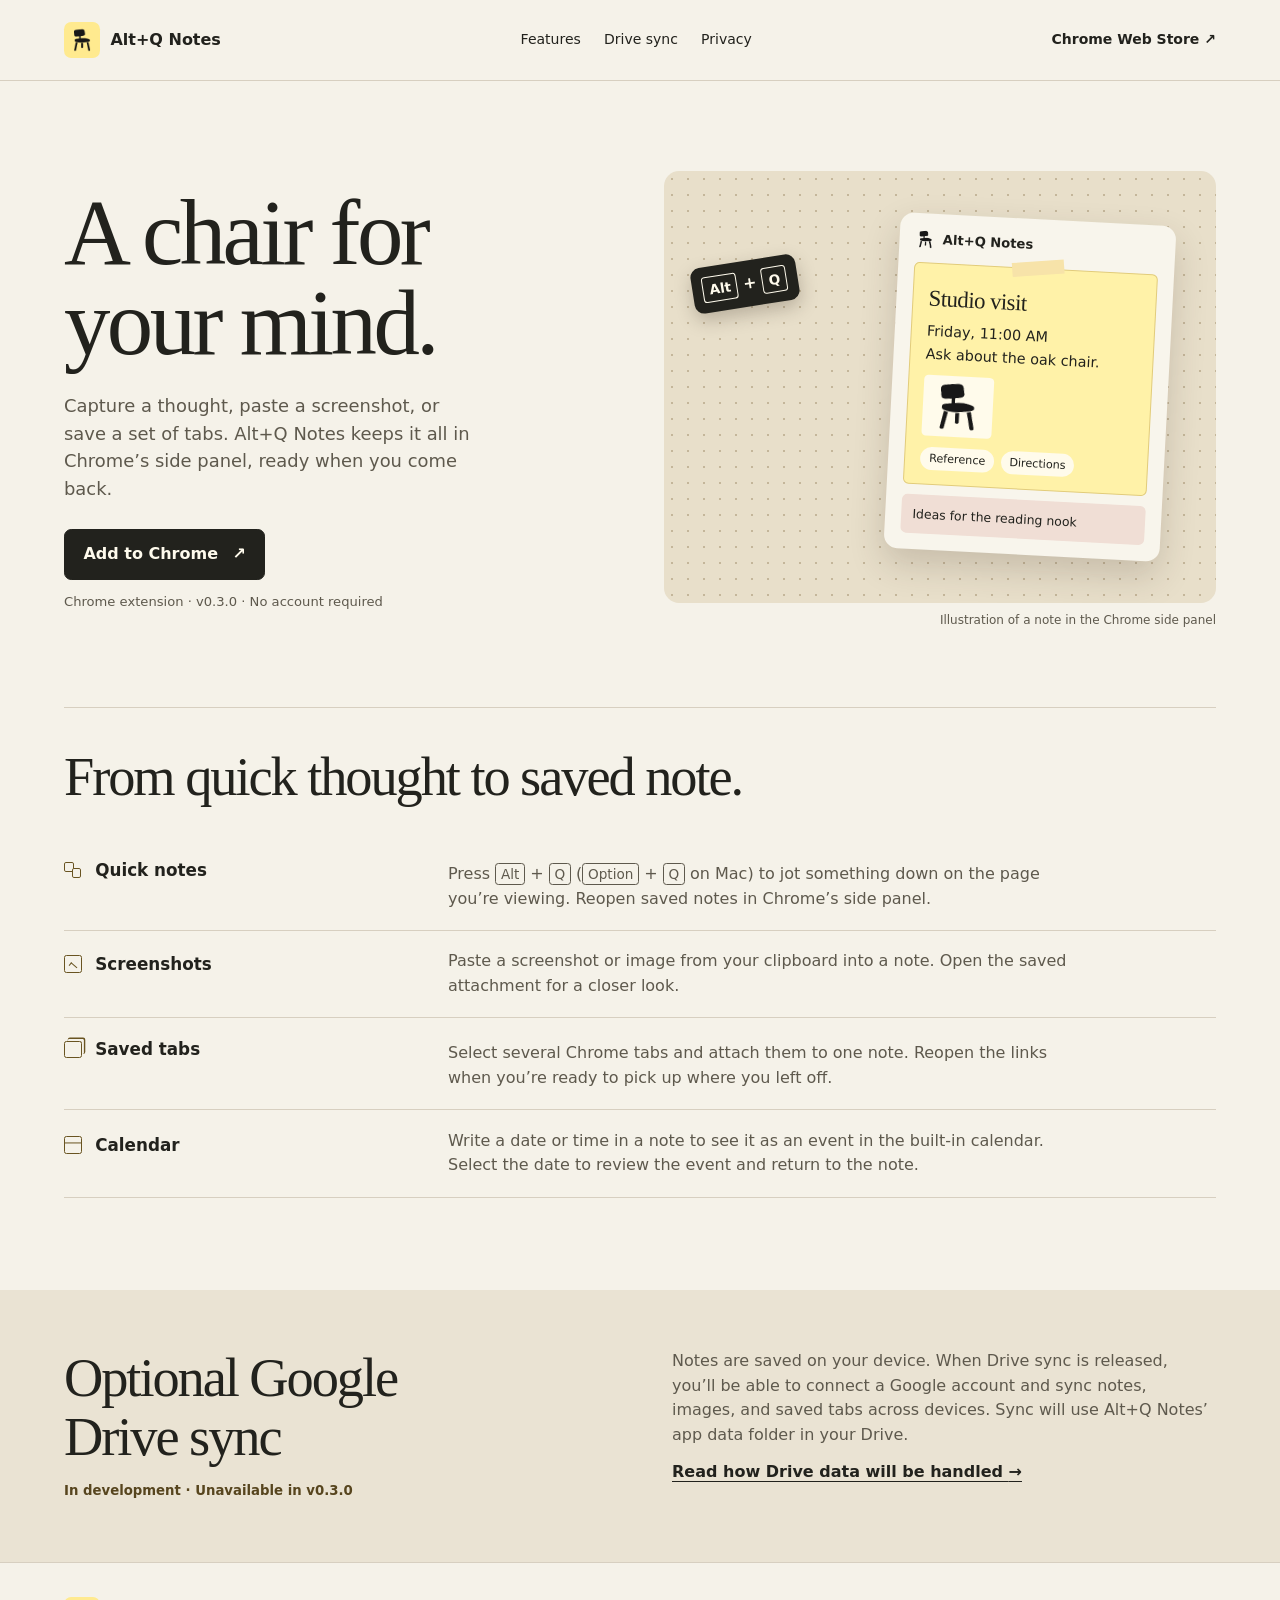
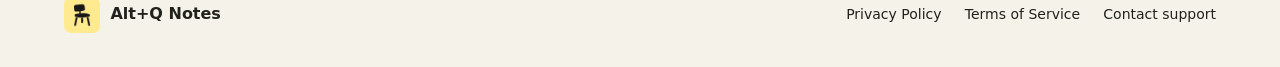
==== index.html @ 88c418ce "Publish Alt+Q Notes information pages" ====
<!doctype html>
<html lang="en">
<head>
  <meta charset="utf-8">
  <meta name="viewport" content="width=device-width, initial-scale=1">
  <meta name="description" content="Capture quick notes, screenshots, and tabs in Chrome. Find dated notes in the calendar with Alt+Q Notes.">
  <meta name="theme-color" content="#f5f2e9">
  <meta property="og:type" content="website">
  <meta property="og:title" content="Alt+Q Notes — A chair for your mind">
  <meta property="og:description" content="Capture notes, screenshots, and tabs without leaving Chrome.">
  <link rel="icon" href="assets/chair.png" type="image/png">
  <link rel="stylesheet" href="assets/site.css">
  <title>Alt+Q Notes — A chair for your mind</title>
</head>
<body>
  <a class="skip" href="#main">Skip to content</a>
  <header class="masthead">
    <div class="wrap nav">
      <a class="brand" href="./"><span class="mark"><img src="assets/chair.png" width="26" height="26" alt=""></span>Alt+Q Notes</a>
      <nav aria-label="Main navigation">
        <a href="#features">Features</a>
        <a href="#drive">Drive sync</a>
        <a href="privacy-policy/">Privacy</a>
      </nav>
      <a class="nav-store" href="https://chromewebstore.google.com/detail/knicfhnamndglalkepemlojljnpdepjo">Chrome Web Store <span aria-hidden="true">↗</span></a>
    </div>
  </header>

  <main id="main">
    <section class="hero wrap" aria-labelledby="hero-title">
      <div class="hero-copy">
        <h1 id="hero-title">A chair for<br class="hero-break"> your mind.</h1>
        <p>Capture a thought, paste a screenshot, or save a set of tabs. Alt+Q Notes keeps it all in Chrome’s side panel, ready when you come back.</p>
        <a class="button" href="https://chromewebstore.google.com/detail/knicfhnamndglalkepemlojljnpdepjo">Add to Chrome <span aria-hidden="true">↗</span></a>
        <p class="version">Chrome extension · v0.3.0 · No account required</p>
      </div>
      <figure class="hero-figure">
        <div class="workbench" aria-hidden="true">
          <div class="shortcut"><kbd>Alt</kbd><span>+</span><kbd>Q</kbd></div>
          <div class="side-panel">
            <div class="panel-title"><img src="assets/chair.png" width="20" height="20" alt=""> Alt+Q Notes</div>
            <div class="sample-note">
              <span class="tape"></span>
              <strong>Studio visit</strong>
              <p>Friday, 11:00 AM<br>Ask about the oak chair.</p>
              <div class="attachment"><img src="assets/chair.png" width="55" height="55" alt=""></div>
              <div class="saved-tabs"><span>Reference</span><span>Directions</span></div>
            </div>
            <div class="note-behind">Ideas for the reading nook</div>
          </div>
        </div>
        <figcaption>Illustration of a note in the Chrome side panel</figcaption>
      </figure>
    </section>

    <section class="features wrap" id="features" aria-labelledby="features-title">
      <h2 id="features-title">From quick thought to saved note.</h2>
      <dl class="feature-list">
        <div><dt><span class="feature-symbol keys" aria-hidden="true"></span>Quick notes</dt><dd>Press <kbd>Alt</kbd> + <kbd>Q</kbd> (<kbd>Option</kbd> + <kbd>Q</kbd> on Mac) to jot something down on the page you’re viewing. Reopen saved notes in Chrome’s side panel.</dd></div>
        <div><dt><span class="feature-symbol frame" aria-hidden="true"></span>Screenshots</dt><dd>Paste a screenshot or image from your clipboard into a note. Open the saved attachment for a closer look.</dd></div>
        <div><dt><span class="feature-symbol stack" aria-hidden="true"></span>Saved tabs</dt><dd>Select several Chrome tabs and attach them to one note. Reopen the links when you’re ready to pick up where you left off.</dd></div>
        <div><dt><span class="feature-symbol date" aria-hidden="true"></span>Calendar</dt><dd>Write a date or time in a note to see it as an event in the built-in calendar. Select the date to review the event and return to the note.</dd></div>
      </dl>
    </section>

    <section class="drive" id="drive" aria-labelledby="drive-title">
      <div class="wrap drive-inner">
        <div>
          <h2 id="drive-title">Optional Google Drive sync</h2>
          <p class="release-status">In development · Unavailable in v0.3.0</p>
        </div>
        <div>
          <p>Notes are saved on your device. When Drive sync is released, you’ll be able to connect a Google account and sync notes, images, and saved tabs across devices. Sync will use Alt+Q Notes’ app data folder in your Drive.</p>
          <a class="text-link" href="privacy-policy/#google-drive">Read how Drive data will be handled <span aria-hidden="true">→</span></a>
        </div>
      </div>
    </section>
  </main>

  <footer class="site-footer">
    <div class="wrap footer-inner">
      <a class="brand" href="./"><span class="mark"><img src="assets/chair.png" width="26" height="26" alt=""></span>Alt+Q Notes</a>
      <nav aria-label="Footer navigation">
        <a href="privacy-policy/">Privacy Policy</a>
        <a href="terms/">Terms of Service</a>
        <a href="mailto:ariadnelabs.contact@gmail.com">Contact support</a>
      </nav>
    </div>
  </footer>
</body>
</html>
---- assets/site.css ----
:root {
  color-scheme: light;
  --paper: #f5f2e9;
  --ink: #22221d;
  --muted: #5e594d;
  --line: #d7cfc0;
  --yellow: #ffea8f;
  --display: Georgia, "Times New Roman", serif;
  --body: "DM Sans", system-ui, sans-serif;
  font-family: var(--body);
  color: var(--ink);
  background: var(--paper);
}

*, *::before, *::after { box-sizing: border-box; }
body { margin: 0; line-height: 1.55; }
img { display: block; max-width: 100%; }
a { color: inherit; text-underline-offset: .25em; }
a:hover { text-decoration-thickness: 2px; }
button, select { font: inherit; }
:focus-visible { outline: 3px solid #79580c; outline-offset: 4px; }
::selection { color: var(--ink); background: var(--yellow); }
.wrap { width: min(72rem, calc(100% - 5rem)); margin-inline: auto; }
.skip { position: fixed; inset: .75rem auto auto .75rem; z-index: 3; background: white; padding: .6rem 1rem; }
.skip:not(:focus) { clip-path: inset(50%); }

.masthead { border-bottom: 1px solid var(--line); }
.nav, .footer-inner { display: flex; align-items: center; justify-content: space-between; gap: 1.4rem; min-height: 5rem; }
.brand { display: inline-flex; gap: .65rem; align-items: center; font-weight: 730; white-space: nowrap; text-decoration: none; }
.mark { display: grid; place-items: center; width: 2.25rem; height: 2.25rem; background: var(--yellow); border-radius: .45rem; }
.nav nav, .site-footer nav { display: flex; gap: 1.45rem; align-items: center; flex-wrap: wrap; font-size: .875rem; }
.nav nav a, .site-footer nav a { text-decoration: none; }
.nav nav a:hover, .site-footer nav a:hover, .nav-store:hover { text-decoration: underline; }
.nav-store { font-size: .875rem; text-decoration: none; font-weight: 650; }

.hero { display: grid; grid-template-columns: 1fr 1.03fr; gap: clamp(2rem, 5vw, 5rem); align-items: center; padding-block: clamp(3.5rem, 7vw, 6.75rem) clamp(3.5rem, 6vw, 5.5rem); }
h1, h2, p, figure, dl, dd { margin: 0; }
h1, h2 { font-family: var(--display); font-weight: 400; letter-spacing: -.038em; text-wrap: balance; }
.hero h1 { font-size: clamp(3.7rem, 7.25vw, 6rem); line-height: .97; }
.hero-copy > p:first-of-type { max-width: 37ch; margin: 1.5rem 0 1.65rem; font-size: clamp(1rem, 1.4vw, 1.15rem); color: var(--muted); }
.button { display: inline-flex; align-items: center; justify-content: center; gap: .9rem; min-height: 3.15rem; padding: .7rem 1.15rem; background: var(--ink); border: 1px solid var(--ink); border-radius: .45rem; color: #fffbed; font-weight: 660; text-decoration: none; cursor: pointer; }
.button:hover { background: #424034; }
.button:disabled { opacity: .6; cursor: default; }
.version { margin-top: .8rem; color: var(--muted); font-size: .82rem; }
.hero-figure { min-width: 0; }
.hero-figure figcaption { margin-top: .55rem; text-align: right; font-size: .75rem; color: var(--muted); }
.workbench { position: relative; display: grid; place-items: center end; isolation: isolate; min-height: 27rem; padding: 1.8rem clamp(1rem, 4vw, 3rem); overflow: hidden; border-radius: .95rem; background-color: #e8dfca; background-image: radial-gradient(#c4b69a 1px, transparent 1px); background-size: 16px 16px; }
.side-panel { width: min(17.25rem, 84%); padding: 1rem; border-radius: .85rem; background: #f8f5ec; box-shadow: 0 15px 35px #3a2c2130; transform: rotate(3deg); }
.panel-title { display: flex; gap: .45rem; align-items: center; padding-bottom: .8rem; font-size: .82rem; font-weight: 700; }
.sample-note { position: relative; background: #fff2a8; padding: 1.05rem .95rem .85rem; border: 1px solid #e2cc7b; border-radius: .35rem; font-size: .9rem; }
.sample-note strong { font-family: var(--display); font-size: 1.43rem; font-weight: 400; letter-spacing: -.025em; }
.sample-note p { margin: .25rem 0 .65rem; }
.tape { position: absolute; top: -.5rem; left: 40%; width: 3.25rem; height: .9rem; transform: rotate(-7deg); background: #f7e3a9; }
.attachment { display: grid; place-items: center; background: #fffbeb; width: 4.35rem; height: 3.8rem; border-radius: .28rem; }
.saved-tabs { display: flex; flex-wrap: wrap; gap: .4rem; margin-top: .65rem; font-size: .7rem; }
.saved-tabs span { padding: .2rem .55rem; background: #fffbeb; border-radius: 1rem; }
.note-behind { margin-top: .65rem; padding: .6rem .7rem; background: #f0ded5; border-radius: .35rem; font-size: .78rem; }
.shortcut { position: absolute; top: 21%; left: 5%; z-index: 1; display: flex; align-items: center; gap: .36rem; padding: .65rem; border-radius: .6rem; background: var(--ink); box-shadow: 0 7px 18px #3a2c2144; color: #fffbed; transform: rotate(-9deg); font-weight: 660; }
kbd { display: inline-block; padding: .08em .35em; border: 1px solid currentColor; border-radius: .25em; font-family: inherit; font-size: .85em; line-height: 1.35; white-space: nowrap; }
.shortcut kbd { padding: .18em .42em; }

.features { padding-block: 2.5rem 5.75rem; border-top: 1px solid var(--line); }
h2 { font-size: clamp(2.15rem, 4.3vw, 3.4rem); line-height: 1.08; }
.feature-list { margin-top: 2rem; }
.feature-list > div { display: grid; grid-template-columns: minmax(11rem, .75fr) minmax(0, 1.6fr); gap: 1.5rem; align-items: baseline; padding-block: 1.15rem; border-bottom: 1px solid var(--line); }
.feature-list dt { display: flex; align-items: center; gap: .85rem; font-weight: 700; font-size: 1.05rem; }
.feature-symbol { display: inline-grid; place-items: center; position: relative; flex: 0 0 1.1rem; width: 1.1rem; height: 1.1rem; font-size: 1.05rem; line-height: 1; color: #695421; }
.keys::before, .keys::after { content: ""; position: absolute; width: .62rem; height: .62rem; border: 1.5px solid; border-radius: .12rem; background: var(--paper); }
.keys::before { top: .03rem; left: .01rem; }
.keys::after { bottom: .03rem; right: .01rem; }
.frame, .stack, .date { border: 1.5px solid currentColor; border-radius: .15rem; }
.frame::after { content: ""; width: .48rem; height: .26rem; border-top: 1.5px solid; border-left: 1.5px solid; transform: translateY(.14rem) rotate(40deg); }
.stack { box-shadow: .18rem -.18rem 0 -1px var(--paper), .22rem -.23rem 0 -.25px currentColor; }
.date::after { content: ""; width: 100%; border-top: 1.5px solid; transform: translateY(-.16rem); }
.feature-list dd { max-width: 61ch; color: var(--muted); }
.drive { padding-block: 3.7rem; background: #eae3d3; }
.drive-inner { display: grid; grid-template-columns: 1fr 1fr; align-items: start; gap: 2rem 4rem; }
.drive h2 { max-width: 15ch; }
.release-status { display: inline-block; margin-top: .9rem; font-size: .83rem; font-weight: 650; color: #57451e; }
.drive-inner > div:nth-child(2) { max-width: 53ch; color: var(--muted); }
.text-link { display: inline-block; margin-top: .75rem; font-weight: 650; color: var(--ink); }
.site-footer { border-top: 1px solid var(--line); }
.footer-inner { min-height: 6.5rem; padding-block: 1.2rem; }

.document { width: min(49rem, calc(100% - 4rem)); margin-inline: auto; padding-block: clamp(2.5rem, 6vw, 5rem); }
.document h1 { font-size: clamp(2.8rem, 7vw, 5rem); line-height: 1; }
.document h2 { margin: 2.65rem 0 .65rem; font-size: clamp(1.7rem, 4vw, 2.25rem); text-wrap: pretty; }
.document h3 { margin: 1.55rem 0 .4rem; font-size: 1.05rem; }
.document p, .document ul { margin-top: .85rem; }
.document li + li { margin-top: .35rem; }
.document a { overflow-wrap: anywhere; }
.document .details { margin-top: 1.2rem; color: var(--muted); font-size: .9rem; }
.document .release-note { padding: .95rem 1.1rem; margin-top: 1.6rem; background: #efe6cb; border-radius: .45rem; }
.table-scroll { margin-top: 1.2rem; overflow-x: auto; }
table { width: 100%; min-width: 37rem; border-collapse: collapse; font-size: .9rem; }
th, td { padding: .6rem; vertical-align: top; text-align: left; border-bottom: 1px solid var(--line); }
th { background: #ebe4d3; }
td { width: 33.33%; }

@media (max-width: 840px) {
  .wrap { width: calc(100% - 3rem); }
  .hero { gap: 2rem; }
  .workbench { min-height: 23rem; }
  .shortcut { top: 12%; padding: .44rem; }
}

@media (max-width: 640px) {
  .wrap, .document { width: calc(100% - 2.5rem); }
  .nav { flex-wrap: wrap; row-gap: .75rem; padding-block: .75rem; }
  .nav nav { order: 3; width: 100%; }
  .nav-store { font-size: .75rem; }
  .hero, .drive-inner { grid-template-columns: 1fr; }
  .hero { padding-block: 3.5rem 2.65rem; }
  .hero h1 { font-size: clamp(3.45rem, 11vw, 5.2rem); }
  .workbench { min-height: 22rem; padding: 3.8rem 1.65rem 1.4rem; }
  .hero-figure figcaption { text-align: left; }
  .shortcut { top: .9rem; left: 1.2rem; }
  .features { padding-block: 2rem 3.25rem; }
  .feature-list { margin-top: 1rem; }
  .feature-list > div { grid-template-columns: 1fr; gap: .4rem; }
  .drive { padding-block: 2.65rem; }
  .drive-inner { gap: .9rem; }
  .footer-inner { align-items: flex-start; justify-content: center; flex-direction: column; gap: .9rem; }
  .site-footer nav { gap: .7rem 1.1rem; }
}
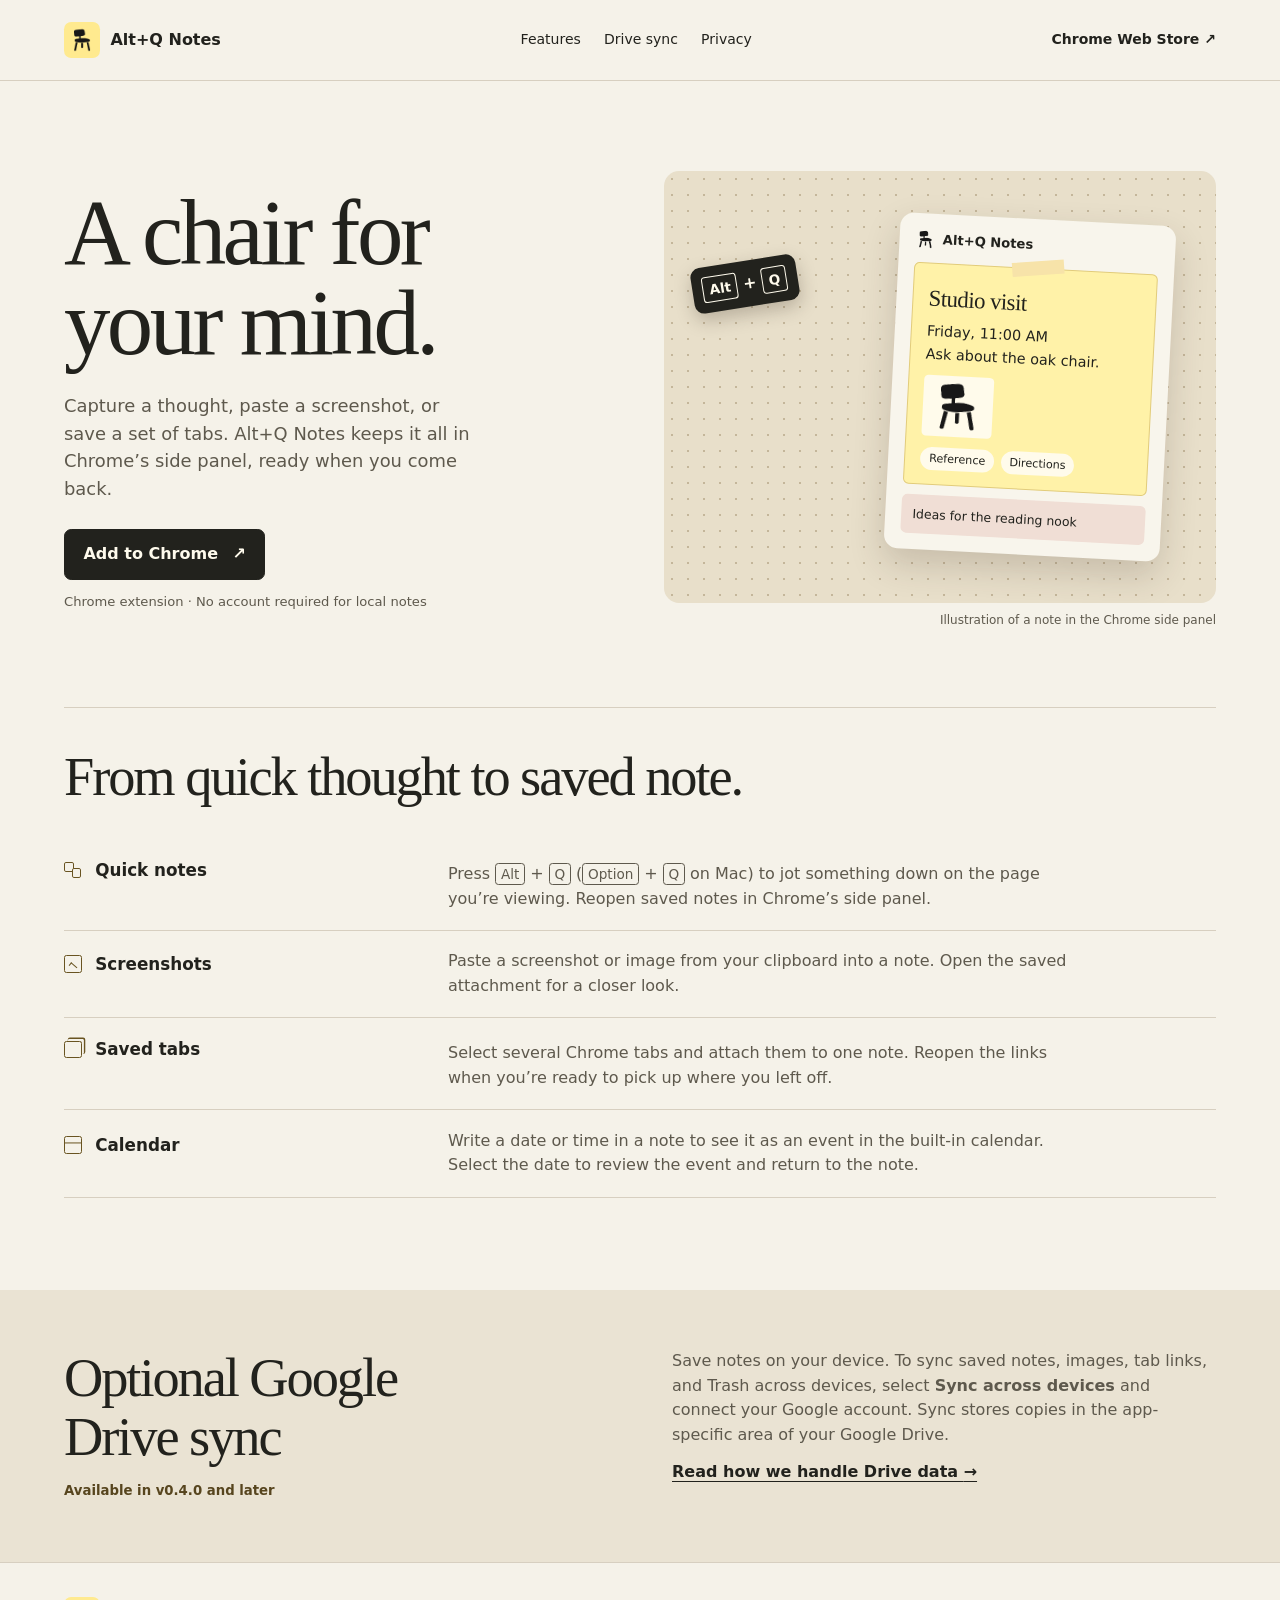
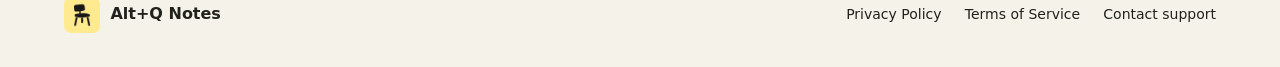
==== commit 9df1a487: "Document Drive sync and Trash in Alt+Q Notes 0.4.1" ====
--- a/index.html
+++ b/index.html
@@ -32,7 +32,7 @@
         <h1 id="hero-title">A chair for<br class="hero-break"> your mind.</h1>
         <p>Capture a thought, paste a screenshot, or save a set of tabs. Alt+Q Notes keeps it all in Chrome’s side panel, ready when you come back.</p>
         <a class="button" href="https://chromewebstore.google.com/detail/knicfhnamndglalkepemlojljnpdepjo">Add to Chrome <span aria-hidden="true">↗</span></a>
-        <p class="version">Chrome extension · v0.3.0 · No account required</p>
+        <p class="version">Chrome extension · No account required for local notes</p>
       </div>
       <figure class="hero-figure">
         <div class="workbench" aria-hidden="true">
@@ -67,11 +67,11 @@
       <div class="wrap drive-inner">
         <div>
           <h2 id="drive-title">Optional Google Drive sync</h2>
-          <p class="release-status">In development · Unavailable in v0.3.0</p>
+          <p class="release-status">Available in v0.4.0 and later</p>
         </div>
         <div>
-          <p>Notes are saved on your device. When Drive sync is released, you’ll be able to connect a Google account and sync notes, images, and saved tabs across devices. Sync will use Alt+Q Notes’ app data folder in your Drive.</p>
-          <a class="text-link" href="privacy-policy/#google-drive">Read how Drive data will be handled <span aria-hidden="true">→</span></a>
+          <p>Save notes on your device. To sync saved notes, images, tab links, and Trash across devices, select <strong>Sync across devices</strong> and connect your Google account. Sync stores copies in the app-specific area of your Google Drive.</p>
+          <a class="text-link" href="privacy-policy/#google-drive">Read how we handle Drive data <span aria-hidden="true">→</span></a>
         </div>
       </div>
     </section>
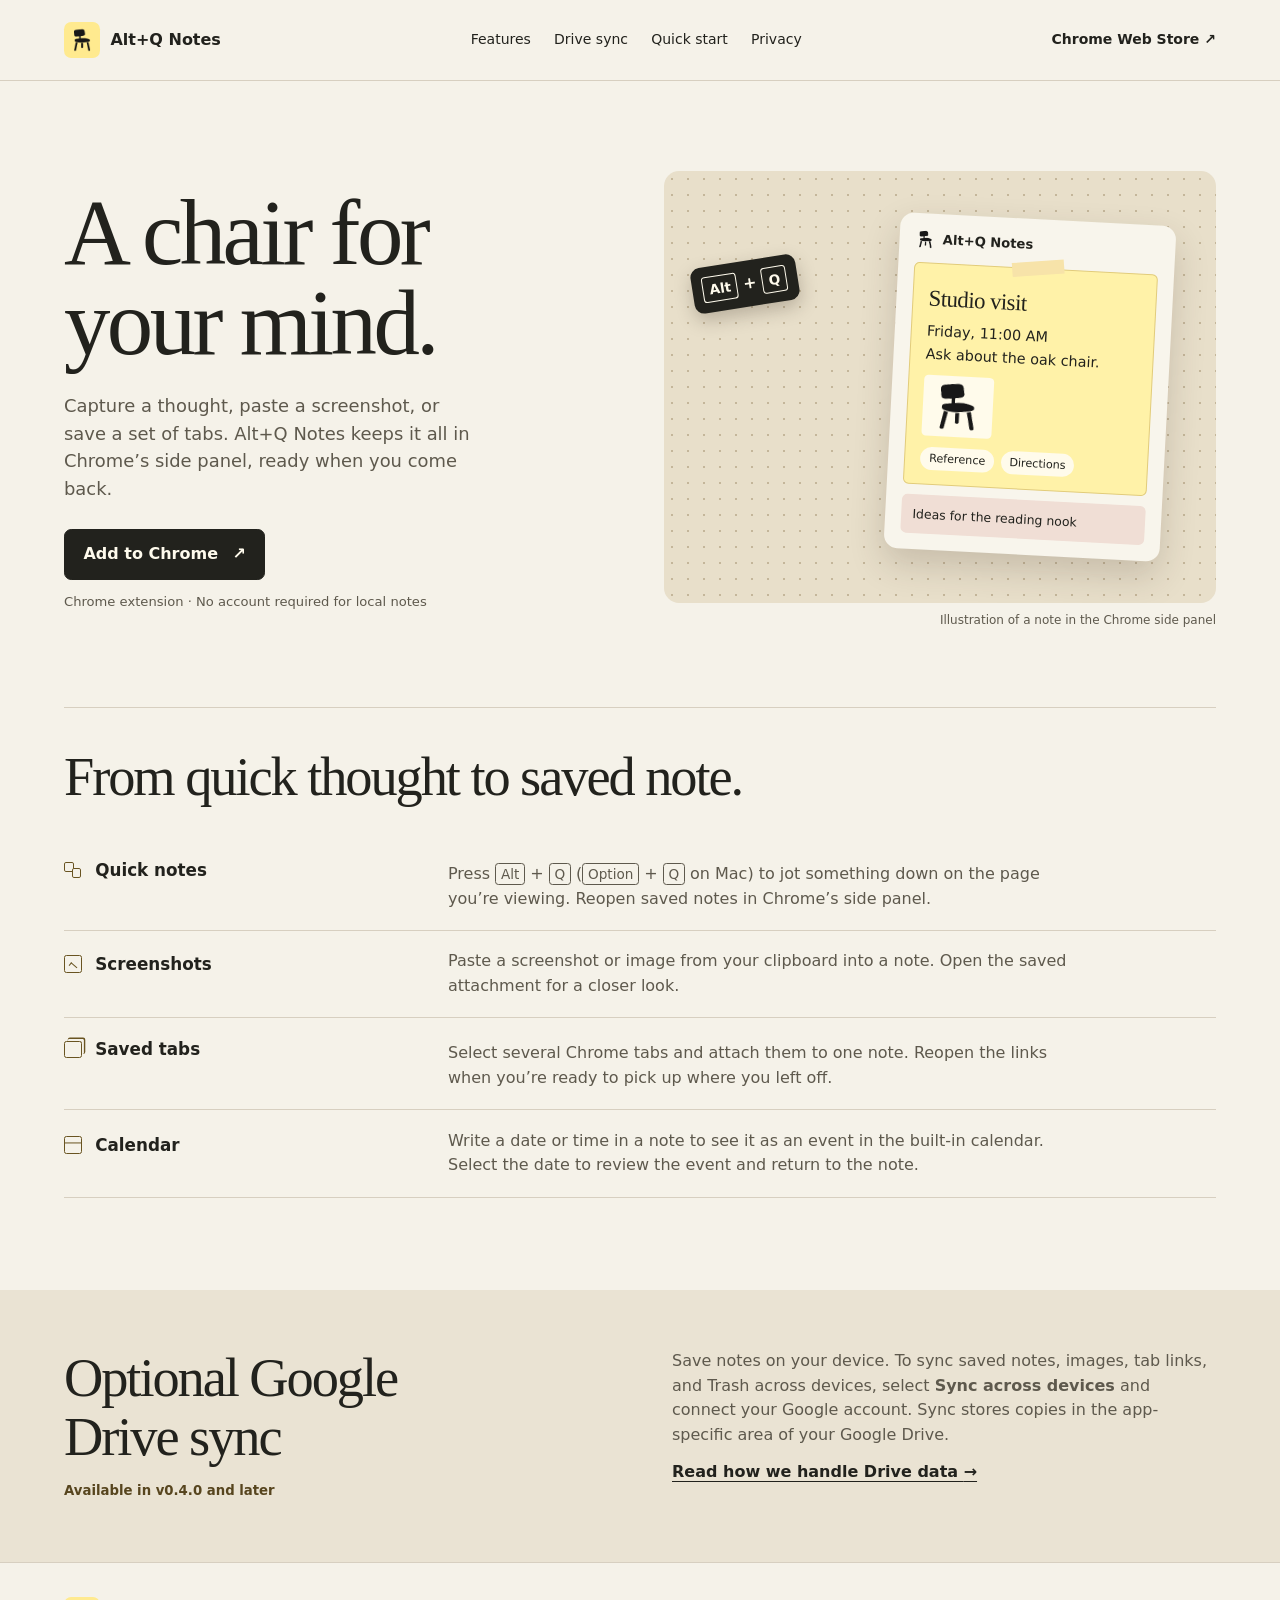
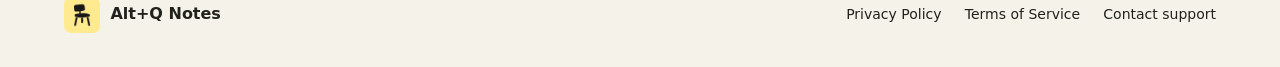
==== commit 048203fc: "Publish the Alt+Q Notes quick-start guide" ====
--- a/index.html
+++ b/index.html
@@ -3,14 +3,18 @@
 <head>
   <meta charset="utf-8">
   <meta name="viewport" content="width=device-width, initial-scale=1">
-  <meta name="description" content="Capture quick notes, screenshots, and tabs in Chrome. Find dated notes in the calendar with Alt+Q Notes.">
+  <meta name="description" content="Take quick notes in Chrome&#x27;s side panel. Paste screenshots, save related tabs, and find dated notes in the calendar with Alt+Q Notes.">
   <meta name="theme-color" content="#f5f2e9">
   <meta property="og:type" content="website">
-  <meta property="og:title" content="Alt+Q Notes — A chair for your mind">
-  <meta property="og:description" content="Capture notes, screenshots, and tabs without leaving Chrome.">
+  <meta property="og:title" content="Alt+Q Notes | Chrome Side Panel Notes, Images &amp; Tabs">
+  <meta property="og:description" content="Take quick notes in Chrome&#x27;s side panel. Paste screenshots, save related tabs, and find dated notes in the calendar with Alt+Q Notes.">
+  <meta property="og:url" content="https://altqnotes.app/">
+  <link rel="canonical" href="https://altqnotes.app/">
   <link rel="icon" href="assets/chair.png" type="image/png">
   <link rel="stylesheet" href="assets/site.css">
-  <title>Alt+Q Notes — A chair for your mind</title>
+  <link rel="stylesheet" href="assets/site-analytics.css">
+  <script type="module" src="assets/site-analytics.mjs"></script>
+  <title>Alt+Q Notes | Chrome Side Panel Notes, Images &amp; Tabs</title>
 </head>
 <body>
   <a class="skip" href="#main">Skip to content</a>
@@ -20,9 +24,10 @@
       <nav aria-label="Main navigation">
         <a href="#features">Features</a>
         <a href="#drive">Drive sync</a>
+        <a href="blog/save-notes-images-tabs/">Quick start</a>
         <a href="privacy-policy/">Privacy</a>
       </nav>
-      <a class="nav-store" href="https://chromewebstore.google.com/detail/knicfhnamndglalkepemlojljnpdepjo">Chrome Web Store <span aria-hidden="true">↗</span></a>
+      <a class="nav-store" href="https://chromewebstore.google.com/detail/knicfhnamndglalkepemlojljnpdepjo?utm_source=altqnotes.app&amp;utm_medium=referral&amp;utm_campaign=homepage_header" data-store-placement="header" rel="noreferrer">Chrome Web Store <span aria-hidden="true">↗</span></a>
     </div>
   </header>
 
@@ -31,7 +36,7 @@
       <div class="hero-copy">
         <h1 id="hero-title">A chair for<br class="hero-break"> your mind.</h1>
         <p>Capture a thought, paste a screenshot, or save a set of tabs. Alt+Q Notes keeps it all in Chrome’s side panel, ready when you come back.</p>
-        <a class="button" href="https://chromewebstore.google.com/detail/knicfhnamndglalkepemlojljnpdepjo">Add to Chrome <span aria-hidden="true">↗</span></a>
+        <a class="button" href="https://chromewebstore.google.com/detail/knicfhnamndglalkepemlojljnpdepjo?utm_source=altqnotes.app&amp;utm_medium=referral&amp;utm_campaign=homepage_hero" data-store-placement="hero" rel="noreferrer">Add to Chrome <span aria-hidden="true">↗</span></a>
         <p class="version">Chrome extension · No account required for local notes</p>
       </div>
       <figure class="hero-figure">
@@ -83,9 +88,20 @@
       <nav aria-label="Footer navigation">
         <a href="privacy-policy/">Privacy Policy</a>
         <a href="terms/">Terms of Service</a>
+        <button id="analytics-preferences" class="analytics-link" type="button" hidden>Analytics preferences</button>
         <a href="mailto:ariadnelabs.contact@gmail.com">Contact support</a>
       </nav>
     </div>
   </footer>
+  <section class="analytics-notice" id="analytics-notice" aria-labelledby="analytics-title" hidden>
+    <div>
+      <h2 id="analytics-title">Optional website analytics</h2>
+      <p>Help us understand homepage visits and clicks to the Chrome Web Store. <a href="privacy-policy/#website-analytics">Learn more</a>.</p>
+    </div>
+    <div class="analytics-actions">
+      <button type="button" id="analytics-decline">Decline</button>
+      <button type="button" id="analytics-allow">Allow analytics</button>
+    </div>
+  </section>
 </body>
 </html>
--- a/assets/site-analytics.css
+++ b/assets/site-analytics.css
@@ -0,0 +1,45 @@
+.analytics-notice {
+  position: fixed;
+  z-index: 5;
+  inset-inline: 1rem;
+  bottom: 1rem;
+  max-width: 40rem;
+  margin: 0 auto;
+  padding: .85rem 1rem;
+  color: var(--ink, #25231e);
+  background: #fffdf8;
+  border: 1px solid var(--line, #cec8b9);
+  border-radius: .55rem;
+  box-shadow: 0 .3rem 1.3rem #27211826;
+  display: flex;
+  flex-wrap: wrap;
+  align-items: center;
+  justify-content: space-between;
+  gap: .65rem 1rem;
+}
+
+.analytics-notice[hidden],
+.analytics-link[hidden] { display: none; }
+.analytics-notice h2 { margin: 0; font-size: .95rem; }
+.analytics-notice p { margin: .3rem 0 0; font-size: .88rem; }
+.analytics-actions { display: flex; flex-wrap: wrap; gap: .45rem; }
+.analytics-actions button {
+  padding: .4rem .65rem;
+  border: 1px solid currentColor;
+  border-radius: .3rem;
+  color: inherit;
+  background: transparent;
+  cursor: pointer;
+  font: inherit;
+  font-size: .88rem;
+}
+
+.analytics-link {
+  border: 0;
+  padding: 0;
+  color: inherit;
+  background: transparent;
+  cursor: pointer;
+  font: inherit;
+  text-decoration: underline;
+}
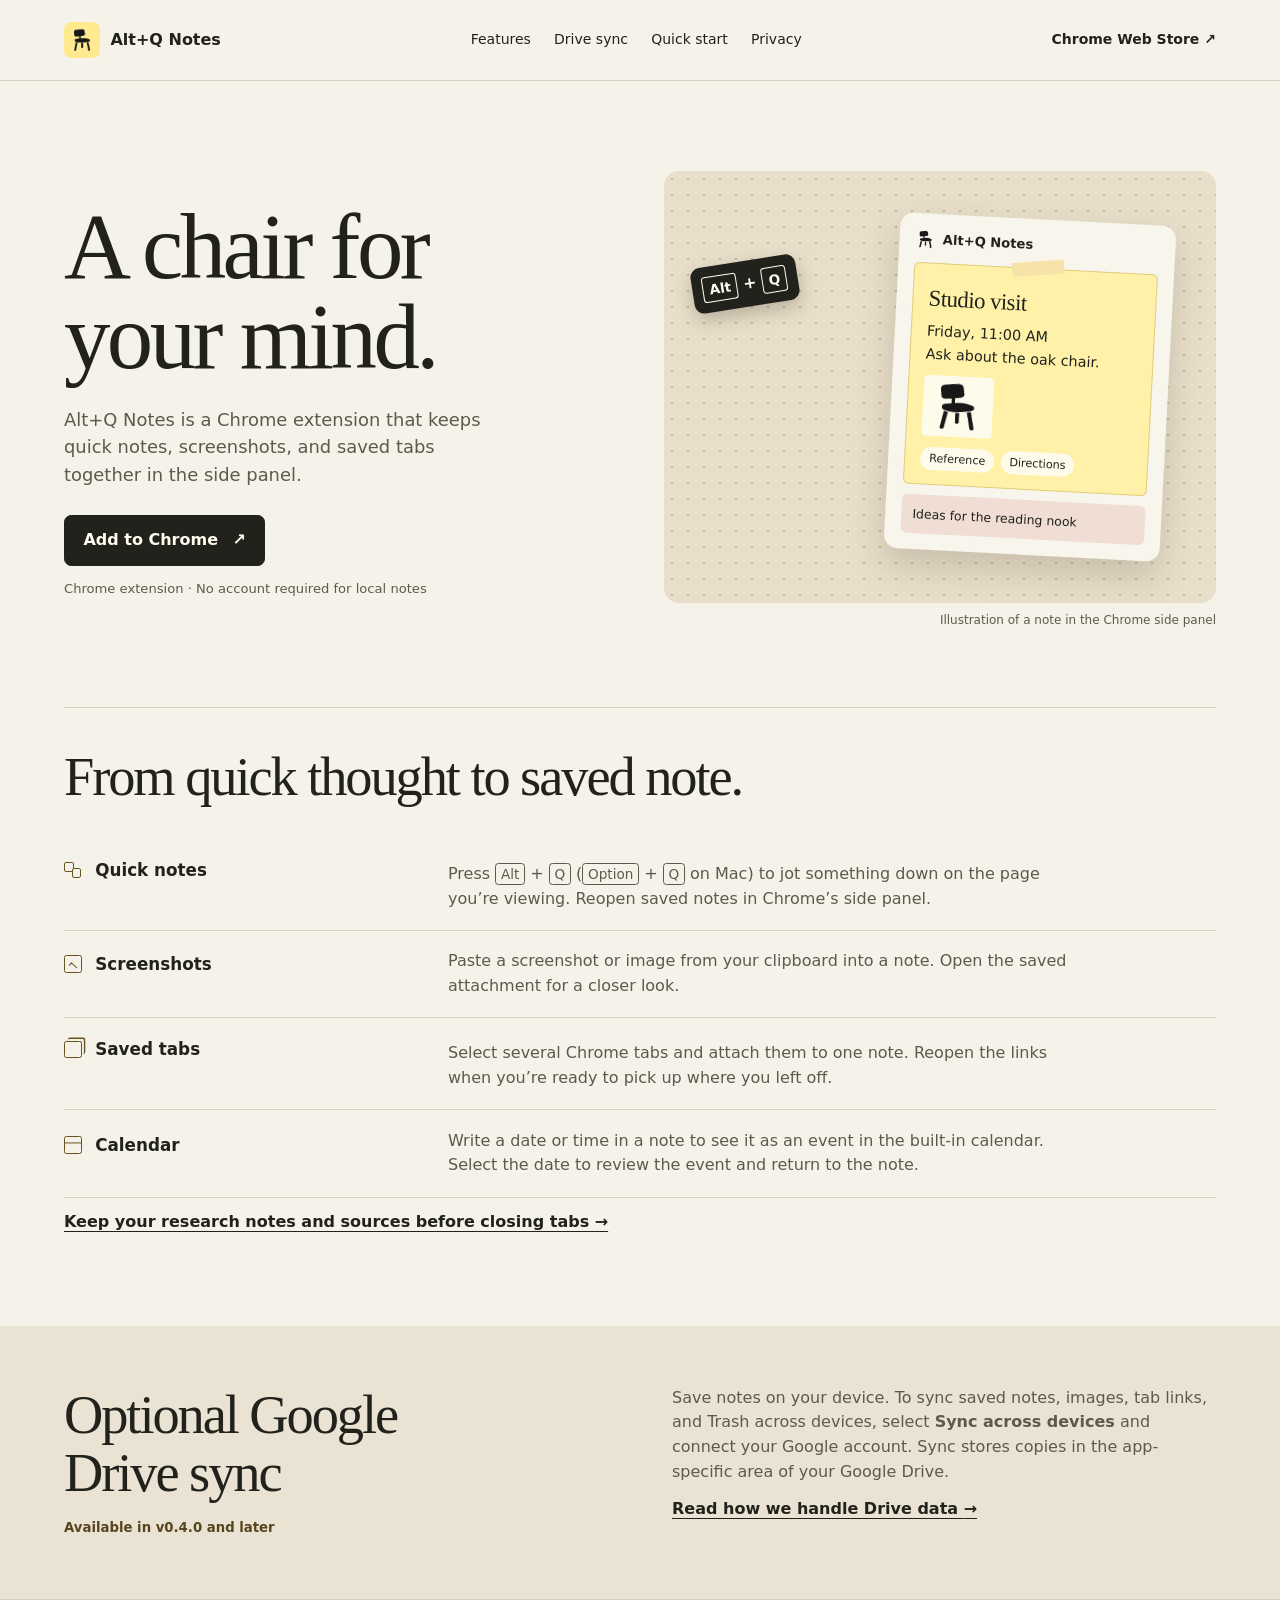
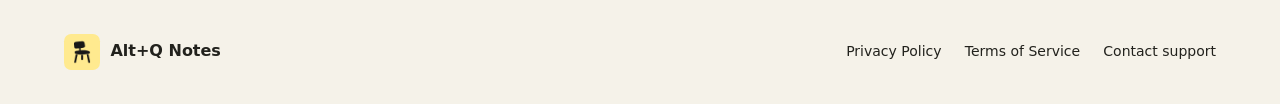
==== commit 7ffd6fb9: "Improve quick start and publish a research tabs guide" ====
--- a/index.html
+++ b/index.html
@@ -35,7 +35,7 @@
     <section class="hero wrap" aria-labelledby="hero-title">
       <div class="hero-copy">
         <h1 id="hero-title">A chair for<br class="hero-break"> your mind.</h1>
-        <p>Capture a thought, paste a screenshot, or save a set of tabs. Alt+Q Notes keeps it all in Chrome’s side panel, ready when you come back.</p>
+        <p>Alt+Q Notes is a Chrome extension that keeps quick notes, screenshots, and saved tabs together in the side panel.</p>
         <a class="button" href="https://chromewebstore.google.com/detail/knicfhnamndglalkepemlojljnpdepjo?utm_source=altqnotes.app&amp;utm_medium=referral&amp;utm_campaign=homepage_hero" data-store-placement="hero" rel="noreferrer">Add to Chrome <span aria-hidden="true">↗</span></a>
         <p class="version">Chrome extension · No account required for local notes</p>
       </div>
@@ -66,6 +66,7 @@
         <div><dt><span class="feature-symbol stack" aria-hidden="true"></span>Saved tabs</dt><dd>Select several Chrome tabs and attach them to one note. Reopen the links when you’re ready to pick up where you left off.</dd></div>
         <div><dt><span class="feature-symbol date" aria-hidden="true"></span>Calendar</dt><dd>Write a date or time in a note to see it as an event in the built-in calendar. Select the date to review the event and return to the note.</dd></div>
       </dl>
+      <a class="text-link" href="blog/research-tabs-with-notes/">Keep your research notes and sources before closing tabs <span aria-hidden="true">→</span></a>
     </section>
 
     <section class="drive" id="drive" aria-labelledby="drive-title">
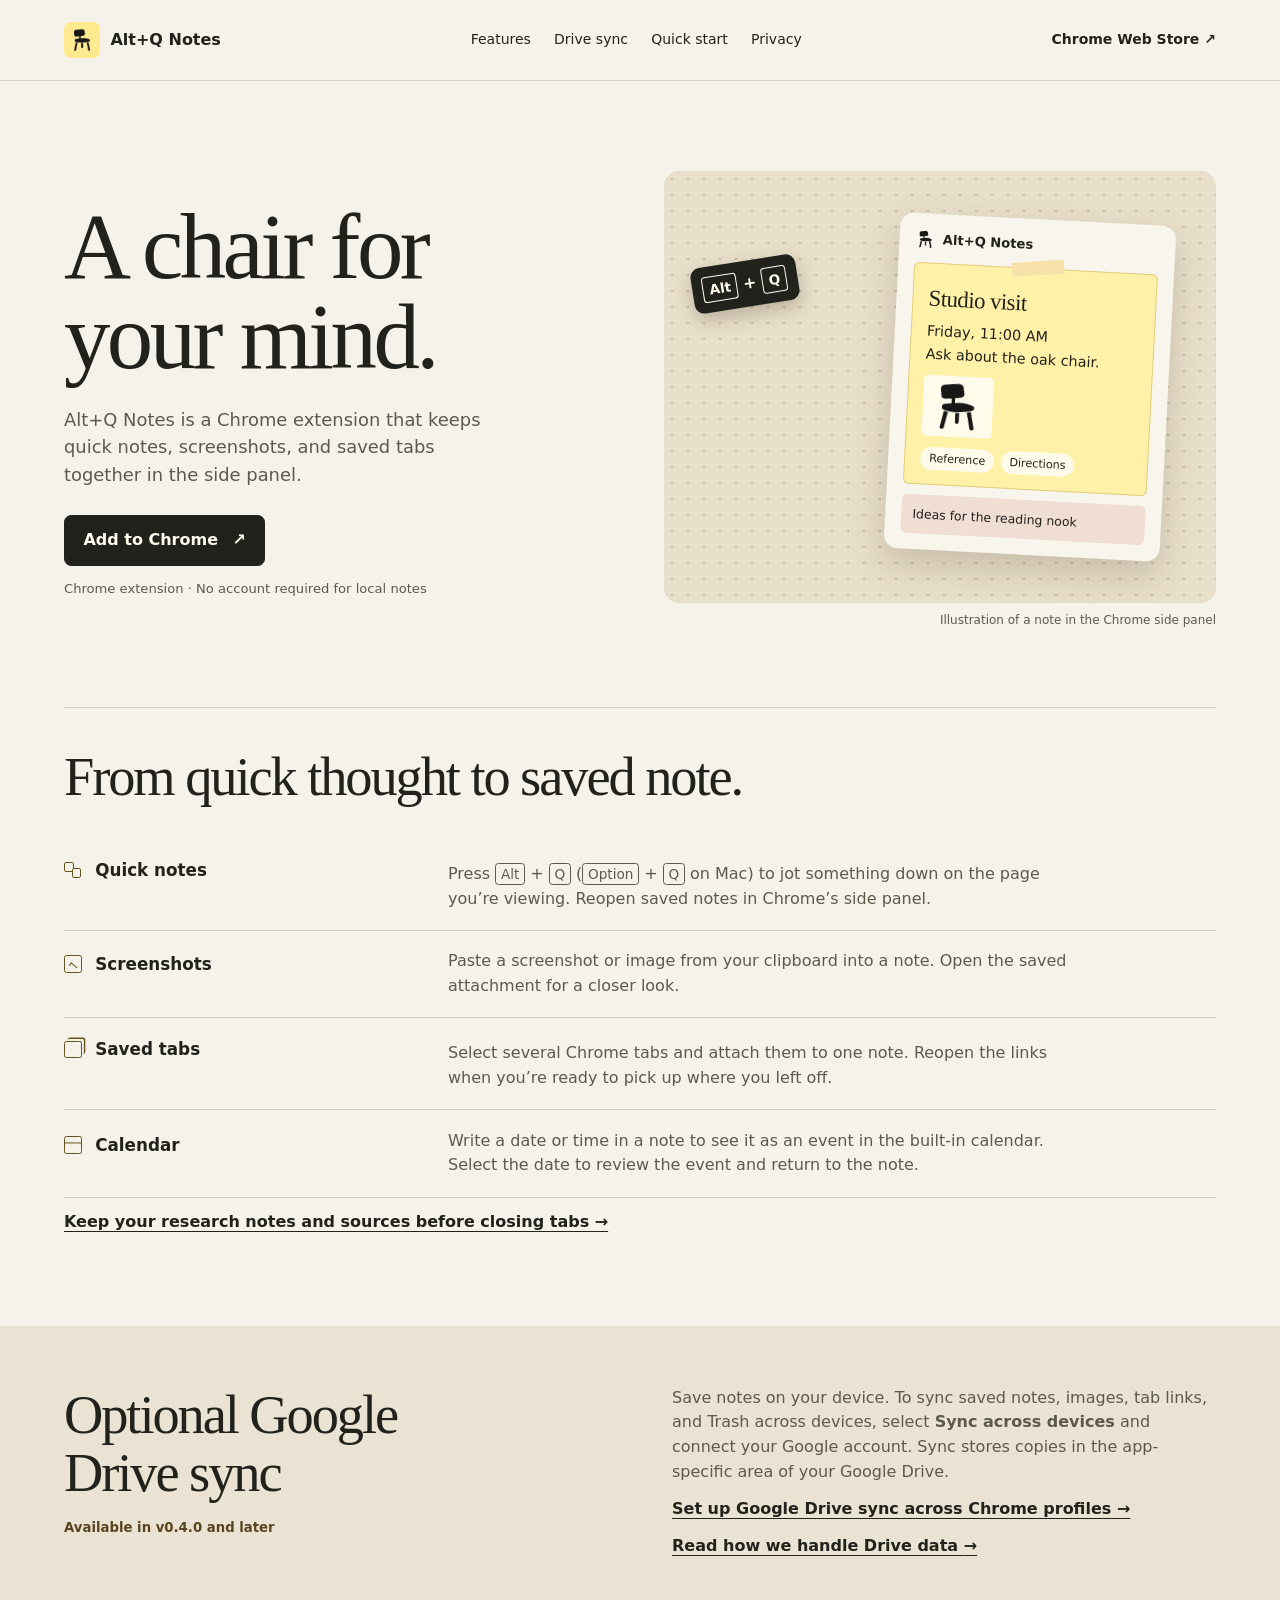
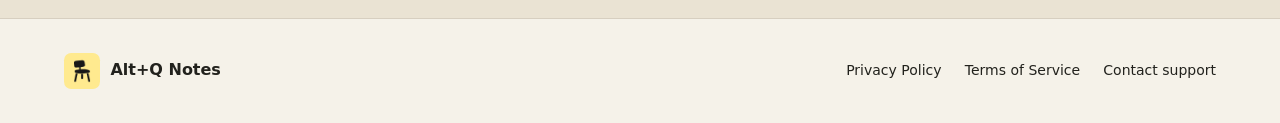
==== commit 4e35aaf8: "Publish Drive sync guide and measure blog referrals" ====
--- a/index.html
+++ b/index.html
@@ -77,6 +77,7 @@
         </div>
         <div>
           <p>Save notes on your device. To sync saved notes, images, tab links, and Trash across devices, select <strong>Sync across devices</strong> and connect your Google account. Sync stores copies in the app-specific area of your Google Drive.</p>
+          <a class="text-link" href="blog/sync-chrome-notes-google-drive/">Set up Google Drive sync across Chrome profiles <span aria-hidden="true">→</span></a><br>
           <a class="text-link" href="privacy-policy/#google-drive">Read how we handle Drive data <span aria-hidden="true">→</span></a>
         </div>
       </div>
